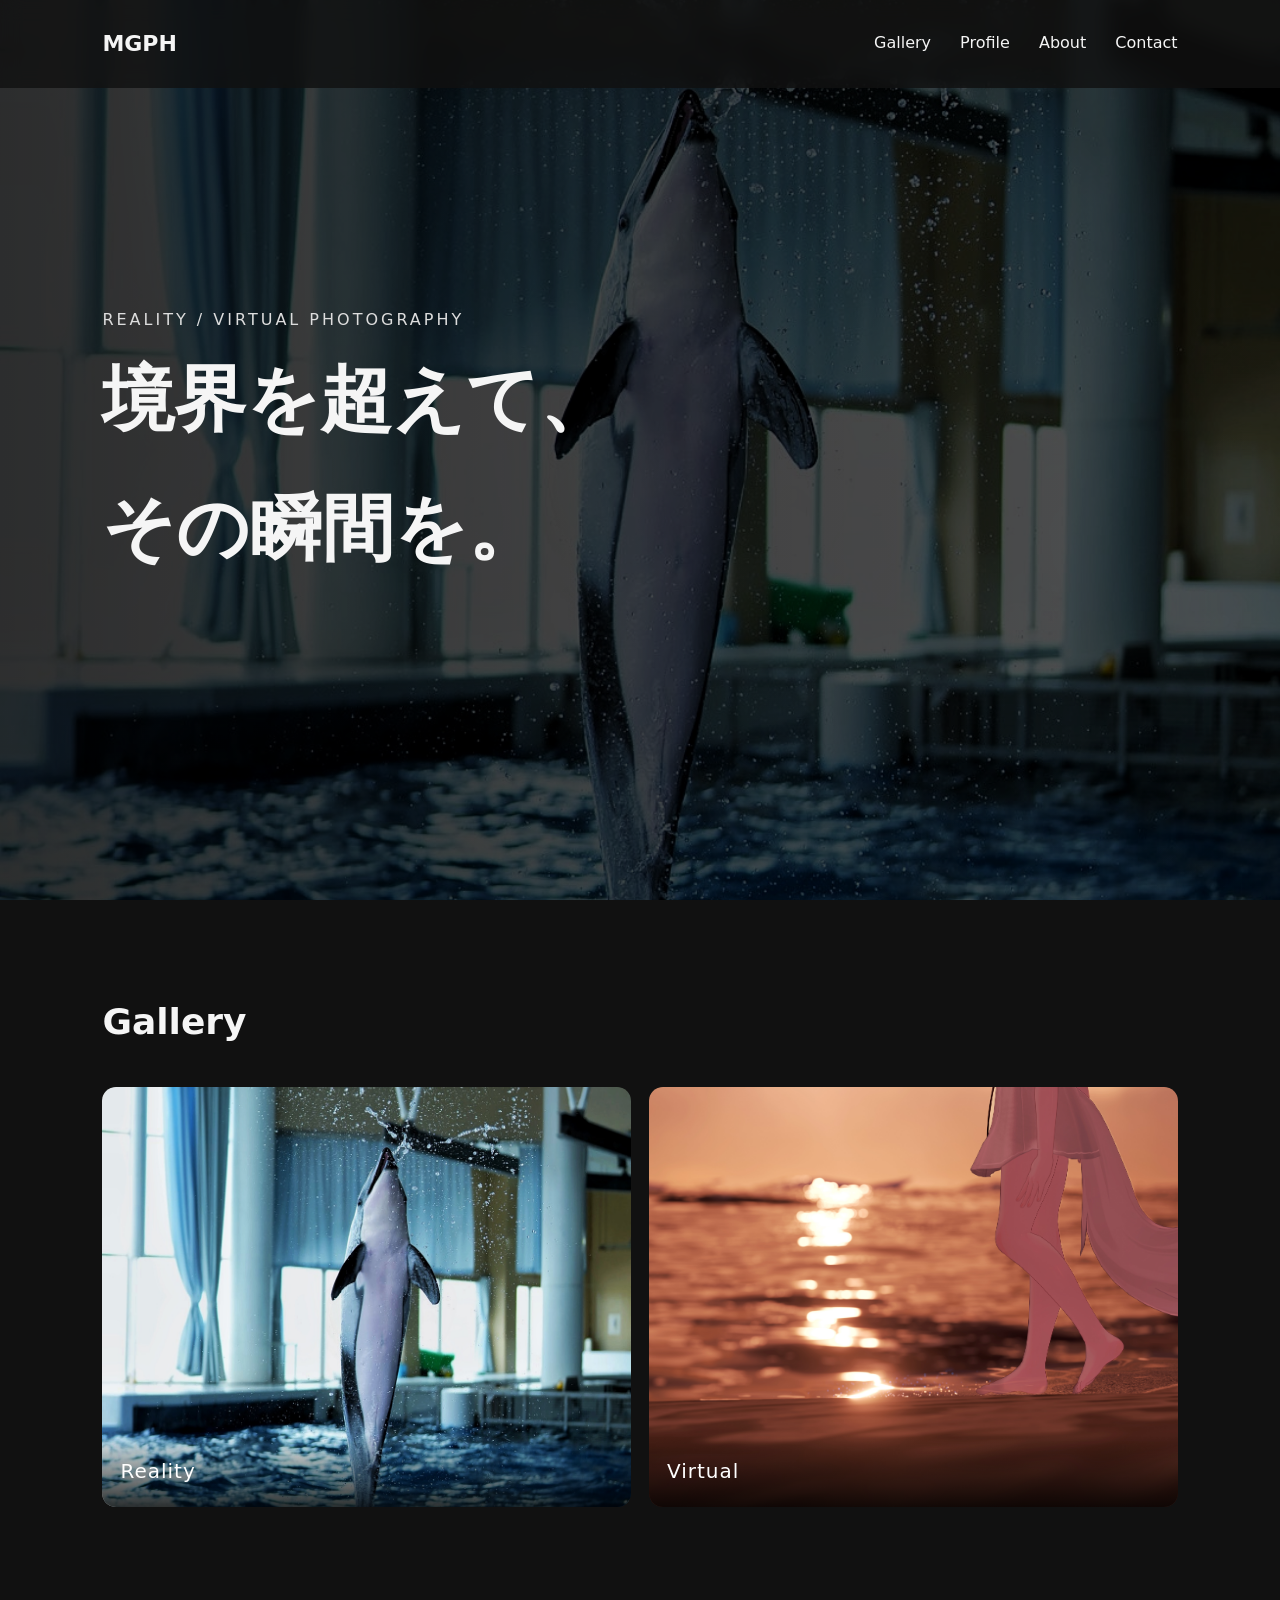
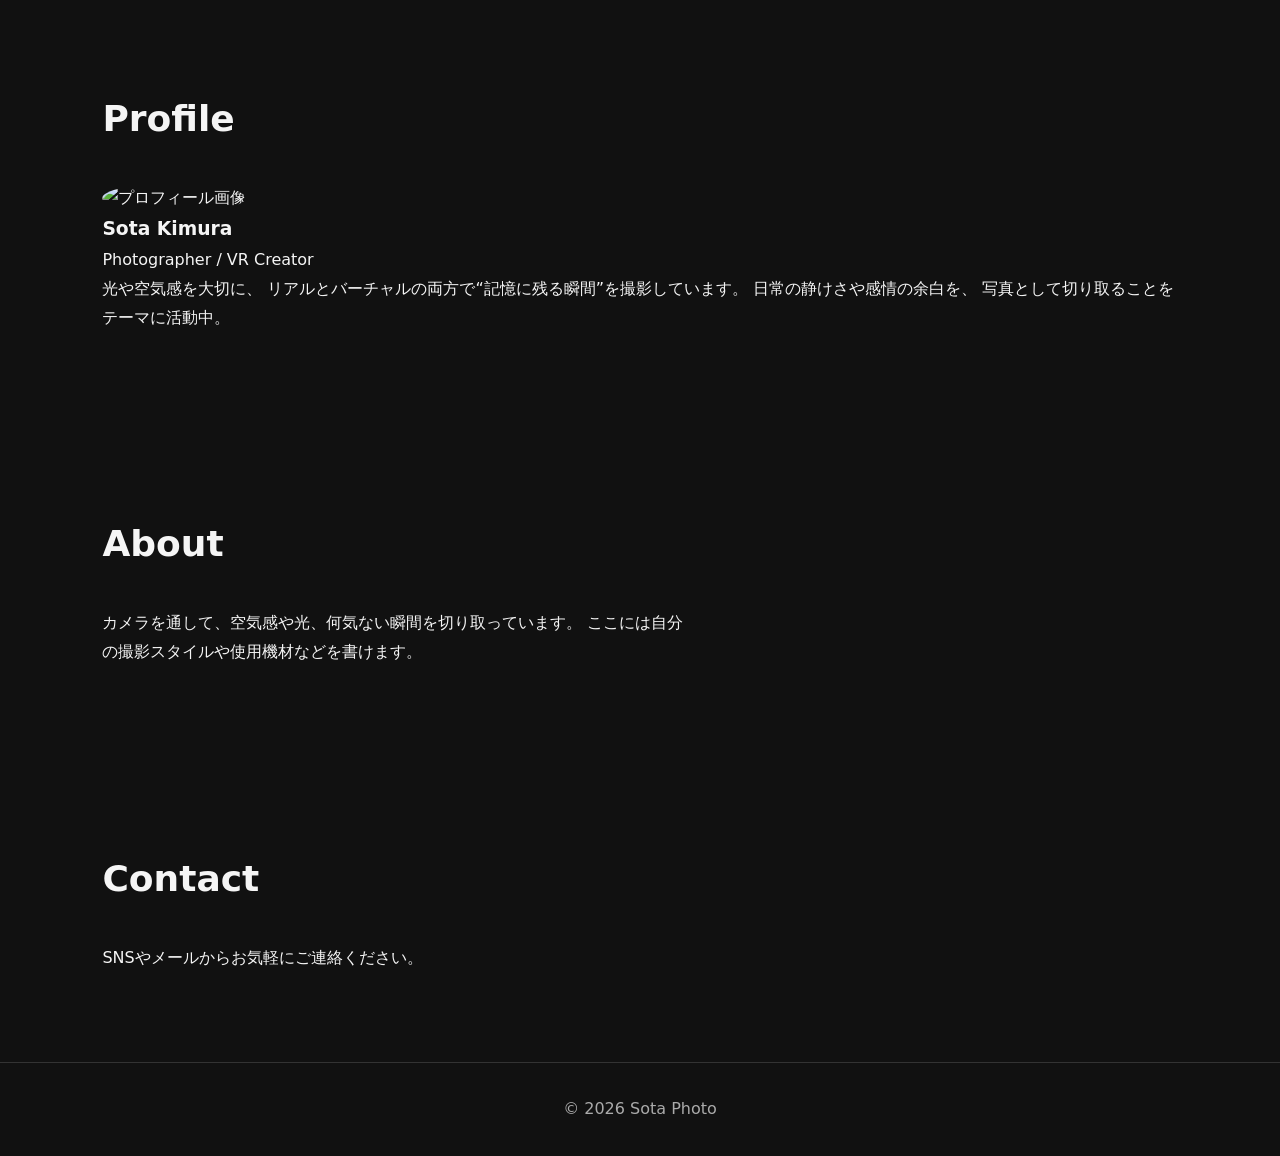
==== index.html @ e563a1fa "ver.1.6" ====
<!DOCTYPE html>
<html lang="ja">
<head>
  <meta charset="UTF-8" />
  <meta name="viewport" content="width=device-width, initial-scale=1.0" />
  <link rel="stylesheet" href="main.css" />
  <title>Photo Portfolio</title>
</head>
<body>
  <header>
    <div class="logo">MGPH</div>
   <nav>
  <a href="#gallery">Gallery</a>
  <a href="#profile">Profile</a>
  <a href="#about">About</a>
  <a href="#contact">Contact</a>
</nav>
  </header>

  <section class="hero">
  <div class="hero-bg"></div>

  <div class="hero-content">
    <p class="sub">Reality / Virtual Photography </p>
    <h1>境界を超えて、<br>その瞬間を。</h1>
    <p></p>
  </div>
</section>

</section>

<main>
   <section id="gallery">
  <h2>Gallery</h2>

  <div class="gallery">

   <a href="reality/index.html" class="photo">
      <img src="images/dolphin.JPG" alt="Reality">
      <p>Reality</p>
    </a>

    <a href="virtual/index.html" class="photo">
      <img src="images/sunset.JPG" alt="Virtual">
      <p>Virtual</p>
    </a>

  </div>
</section>

<section id="profile">
  <h2>Profile</h2>

  <div class="profile-box">

    <img src="images/profile.JPG" alt="プロフィール画像">

    <div class="profile-text">
      <h3>Sota Kimura</h3>

      <p>
        Photographer / VR Creator
      </p>

      <p>
光や空気感を大切に、
リアルとバーチャルの両方で“記憶に残る瞬間”を撮影しています。

日常の静けさや感情の余白を、
写真として切り取ることをテーマに活動中。
      </p>

      <p>
      </p>
    </div>

  </div>
</section>
    <section id="about">
      <h2>About</h2>
      <p>
        カメラを通して、空気感や光、何気ない瞬間を切り取っています。
        ここには自分の撮影スタイルや使用機材などを書けます。
      </p>
    </section>

    <section id="contact">
      <h2>Contact</h2>
      <p>SNSやメールからお気軽にご連絡ください。</p>
    </section>
  </main>

  <footer>
    <p>&copy; 2026 Sota Photo</p>
  </footer>
<script src="main.js"></script>
</body>
</html>
---- main.css ----
* {
  box-sizing: border-box;
  margin: 0;
  padding: 0;
}

body {
  font-family: system-ui, sans-serif;
  background: #111;
  color: #f5f5f5;
  line-height: 1.8;
}

header {
  position: fixed;
  top: 0;
  width: 100%;
  padding: 24px 8%;
  display: flex;
  justify-content: space-between;
  align-items: center;
  background: rgba(17, 17, 17, 0.8);
  backdrop-filter: blur(10px);
  z-index: 10;
}

.logo {
  font-size: 22px;
  font-weight: bold;
}

nav a {
  color: #f5f5f5;
  text-decoration: none;
  margin-left: 24px;
}

.hero {
  min-height: 100vh;
  padding: 120px 8%;
  display: flex;
  align-items: center;
  background: linear-gradient(rgba(0,0,0,.45), rgba(0,0,0,.7)),
              url("images/main.jpg") center/cover;
}

.hero h1 {
  font-size: clamp(36px, 6vw, 72px);
  max-width: 800px;
}

.hero p {
  max-width: 600px;
  margin-top: 20px;
  color: #ddd;
}

.sub {
  color: #aaa;
  letter-spacing: 3px;
  text-transform: uppercase;
}

section {
  padding: 90px 8%;
}

h2 {
  font-size: 36px;
  margin-bottom: 32px;
}

.gallery {
  display: grid;
  grid-template-columns: repeat(auto-fit, minmax(260px, 1fr));
  gap: 18px;
}

.gallery img {
  width: 100%;
  height: 320px;
  object-fit: cover;
  border-radius: 12px;
  transition: transform 0.3s, opacity 0.3s;
}

.gallery img:hover {
  transform: scale(1.03);
  opacity: 0.85;
}

#about,
#contact {
  max-width: 800px;
}

footer {
  text-align: center;
  padding: 32px;
  color: #aaa;
  border-top: 1px solid #333;
}

@media (max-width: 600px) {
  header {
    flex-direction: column;
    gap: 12px;
  }

  nav a {
    margin: 0 8px;
  }

  .gallery img {
    height: 240px;
  }
}
.photo {
  position: relative;
  overflow: hidden;
  border-radius: 14px;
}

.photo img {
  width: 100%;
  height: 420px;
  object-fit: cover;
  display: block;
  transition: transform 0.5s ease;
}

.photo:hover img {
  transform: scale(1.05);
}

.photo p {
  position: absolute;
  bottom: 0;
  left: 0;
  width: 100%;
  padding: 18px;
  background: linear-gradient(
    transparent,
    rgba(0,0,0,0.8)
  );

  color: white;
  font-size: 20px;
  letter-spacing: 1px;
}
.hero {
  position: relative;
  min-height: 100vh;
  padding: 120px 8%;
  display: flex;
  align-items: center;
  overflow: hidden;
  background: #000;
}

.hero-bg {
  position: absolute;
  inset: 0;
  background-image: url("images/dolphin.jpg");
  background-size: cover;
  background-position: center;
  opacity: 0.8;
  transition: opacity 1s ease;
}

.hero::after {
  content: "";

  position: absolute;
  inset: 0;

  background: linear-gradient(
    90deg,
    rgba(0,0,0,0.45),
    rgba(0,0,0,0.2),
    rgba(0,0,0,0.05)
  );
}

.hero-content {
  position: relative;
  z-index: 1;
}
.profile-box img {
  width: 140px;
  height: 140px;
  object-fit: cover;
  border-radius: 50%;
}
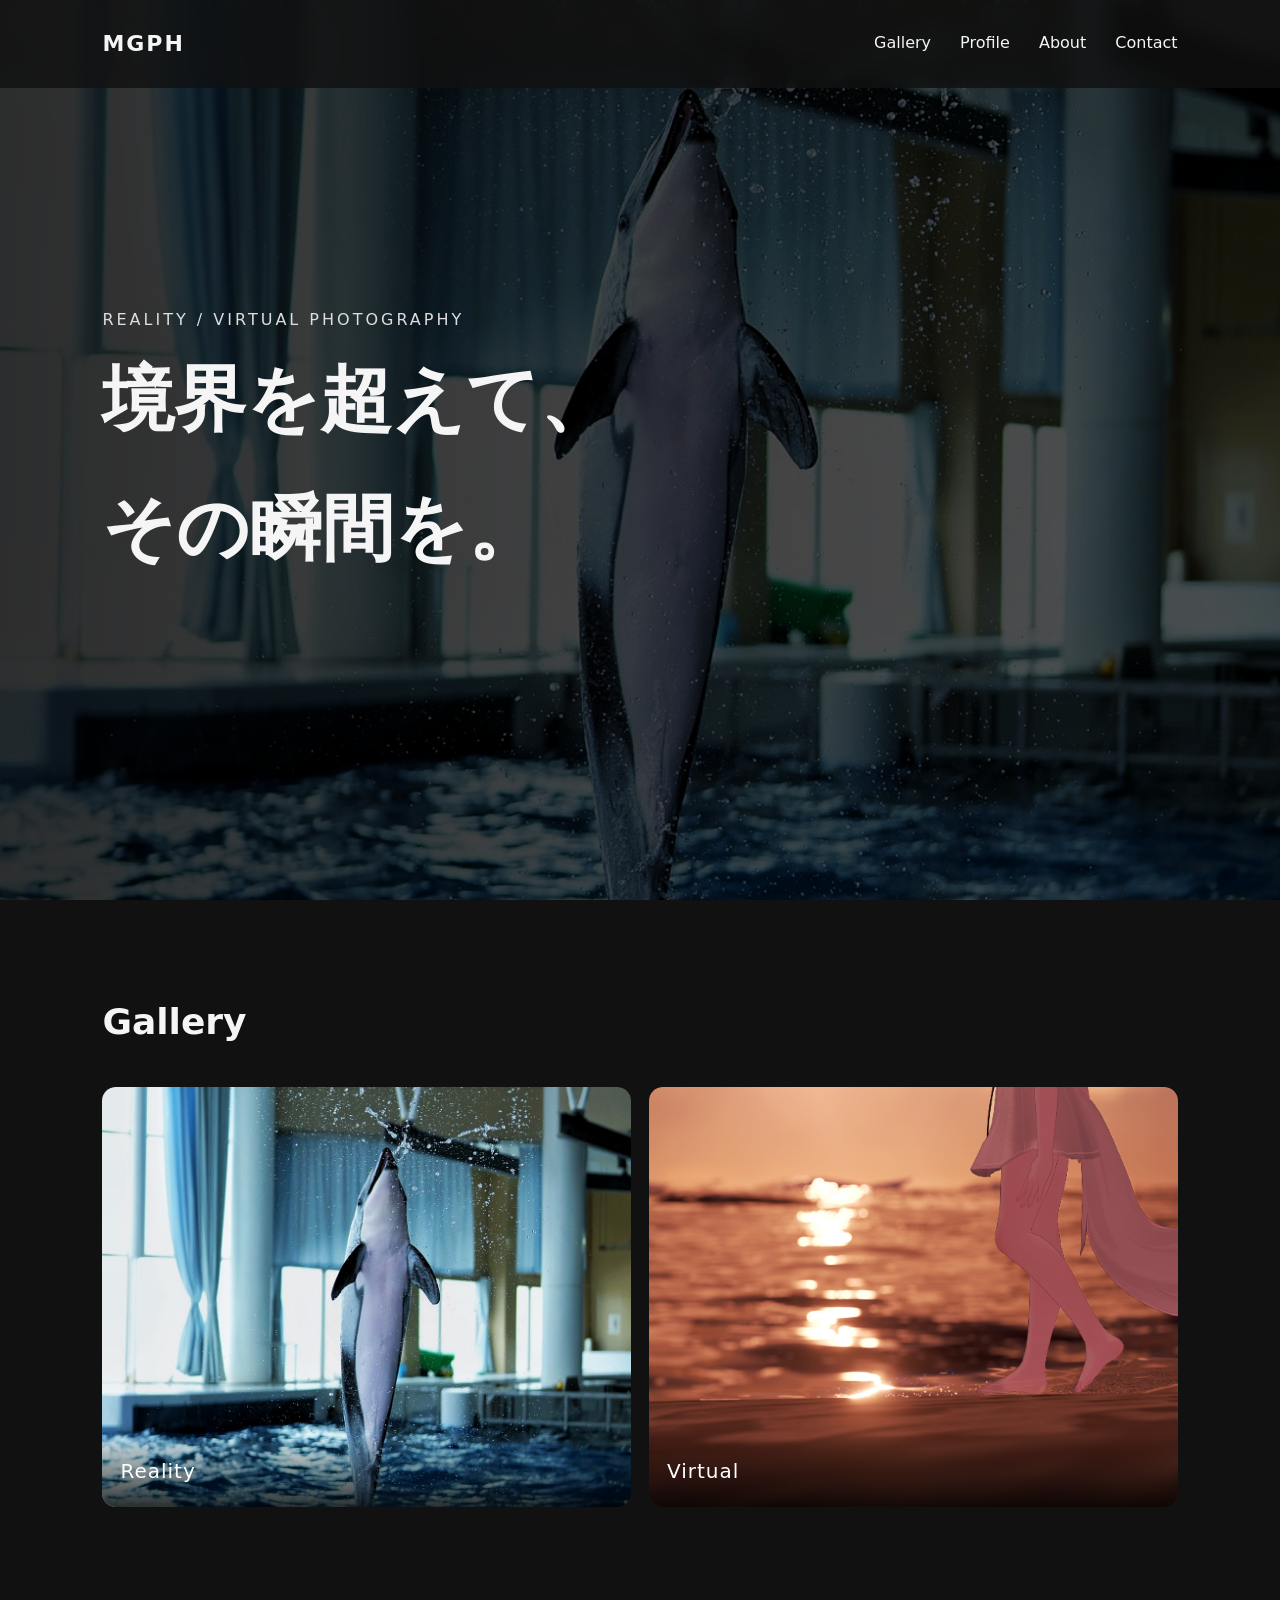
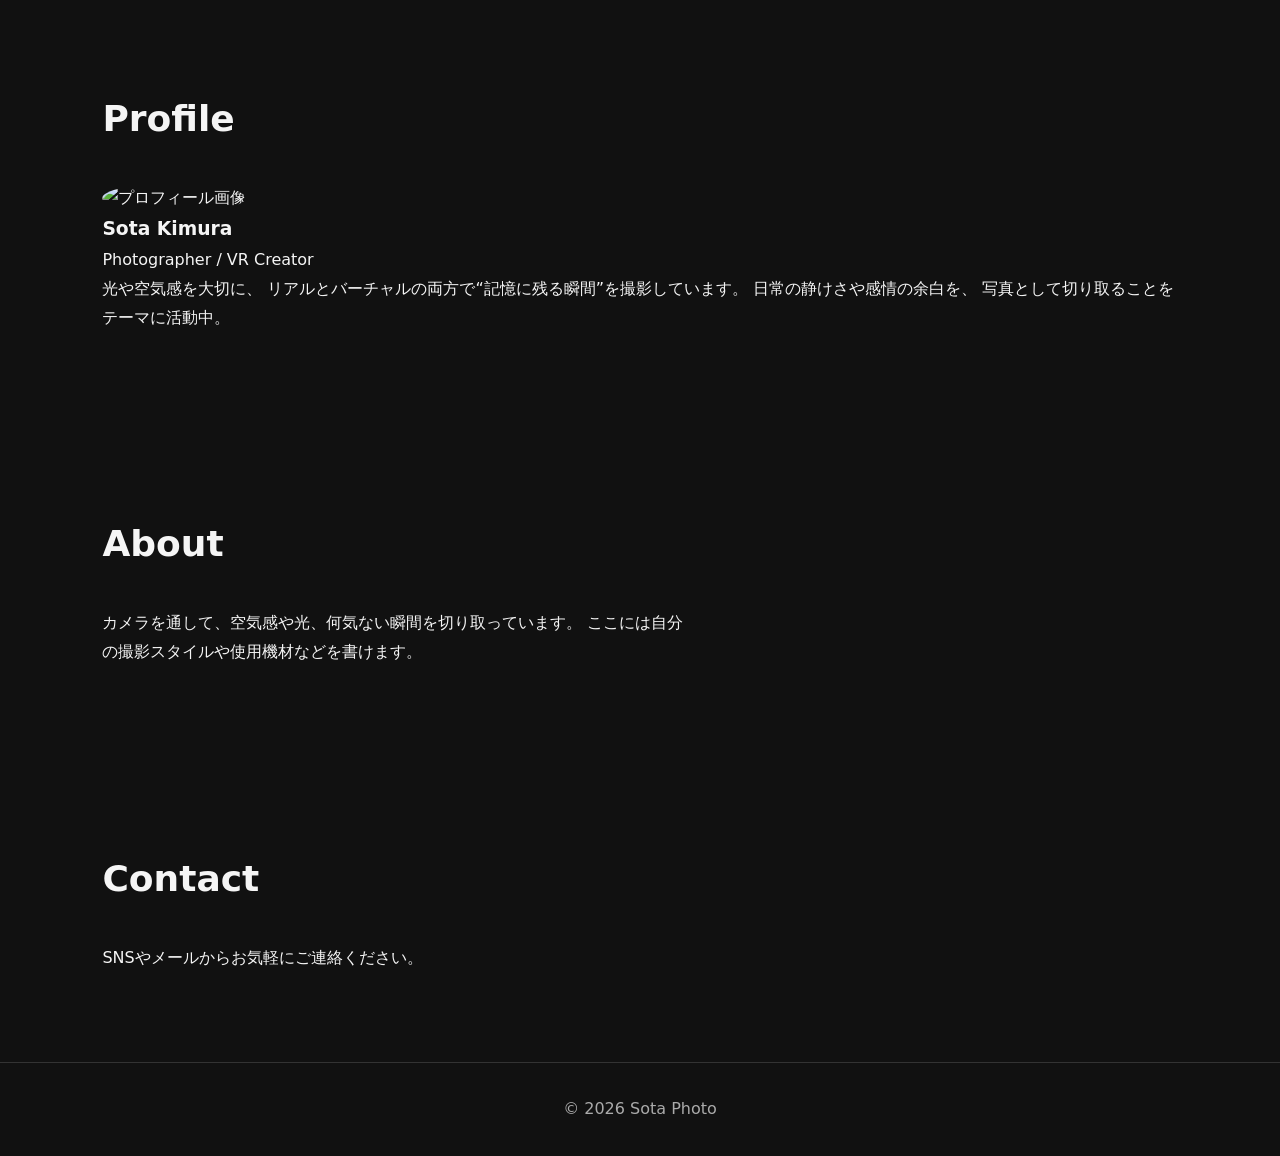
==== commit b20ba196: "ver.1.15.3" ====
--- a/index.html
+++ b/index.html
@@ -8,7 +8,7 @@
 </head>
 <body>
   <header>
-    <div class="logo">MGPH</div>
+  <a href="index.html" class="logo">MGPH</a>
    <nav>
   <a href="#gallery">Gallery</a>
   <a href="#profile">Profile</a>
@@ -35,7 +35,7 @@
 
   <div class="gallery">
 
-   <a href="reality/index.html" class="photo">
+   <a href="Reality/index.html" class="photo">
       <img src="images/dolphin.JPG" alt="Reality">
       <p>Reality</p>
     </a>
--- a/main.css
+++ b/main.css
@@ -191,4 +191,12 @@
   height: 140px;
   object-fit: cover;
   border-radius: 50%;
+}
+.logo {
+  font-size: 22px;
+  font-weight: bold;
+  letter-spacing: 2px;
+
+  color: #f5f5f5;
+  text-decoration: none;
 }
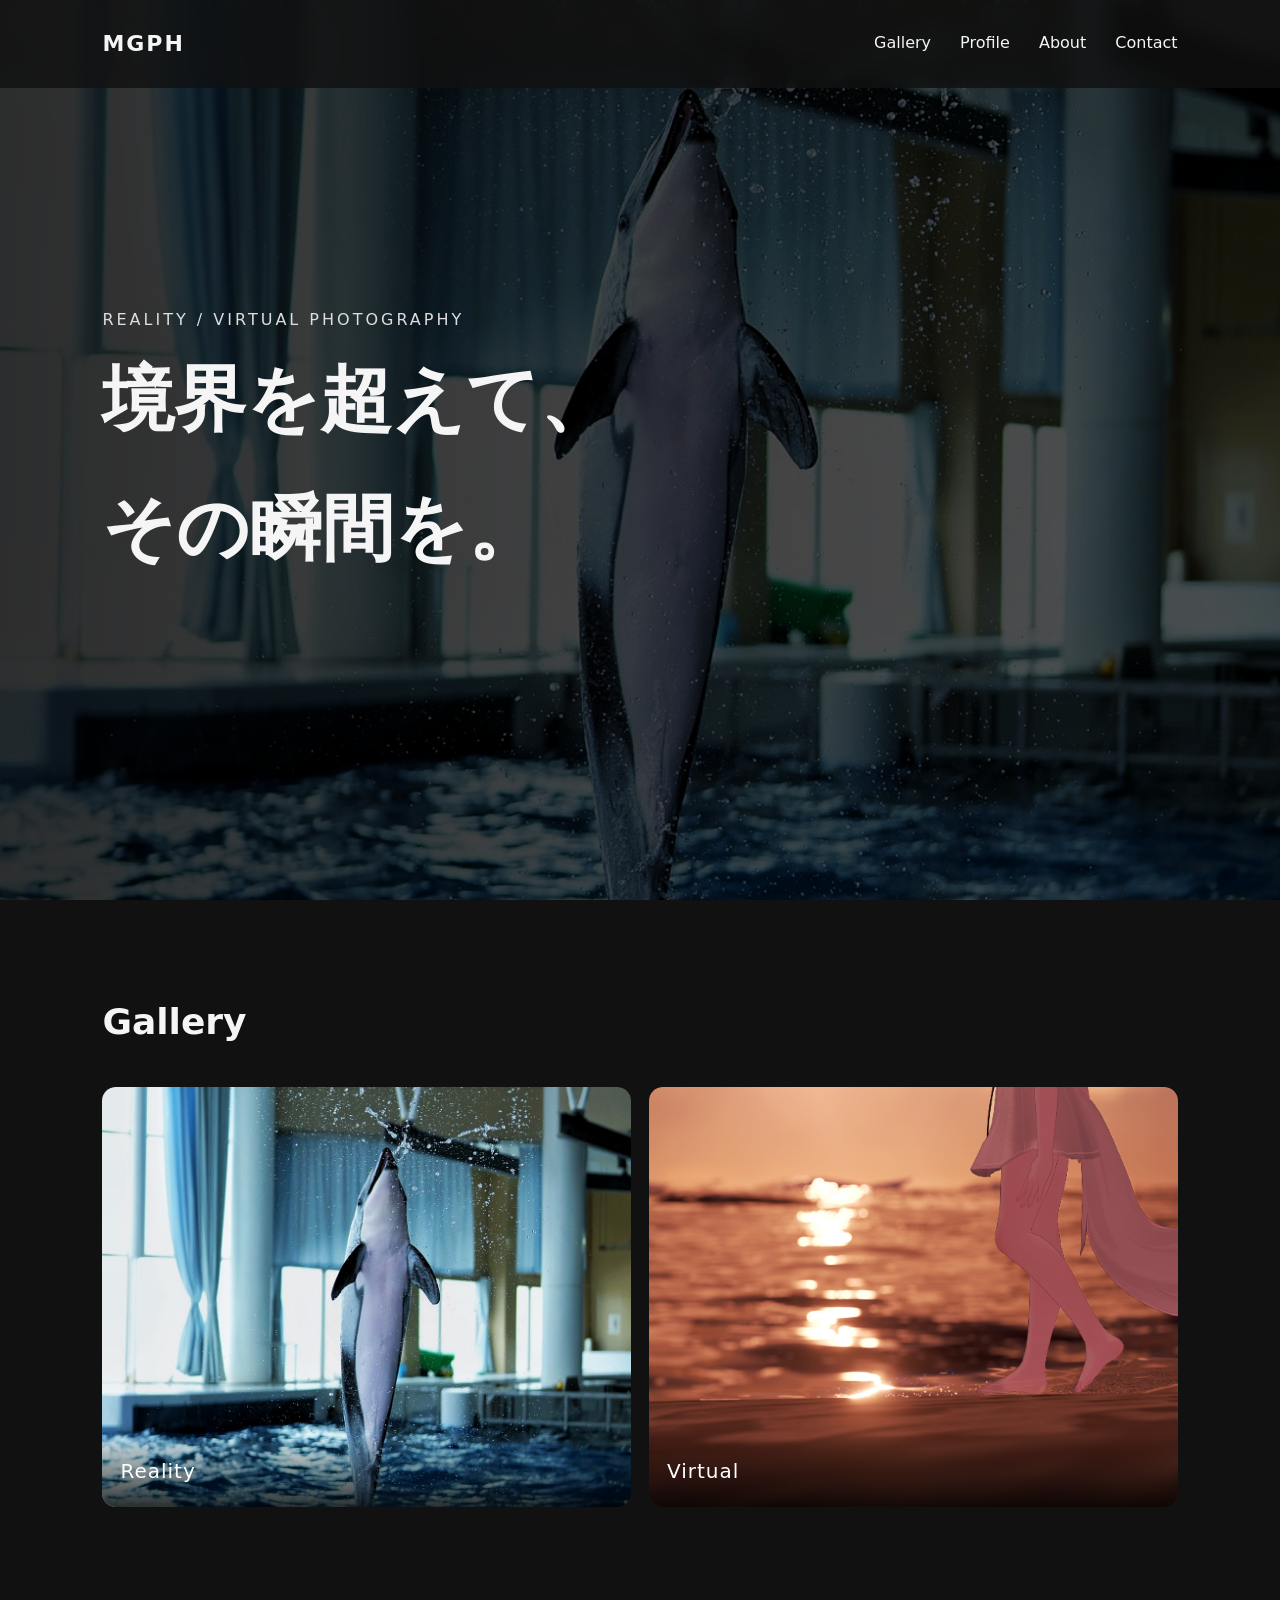
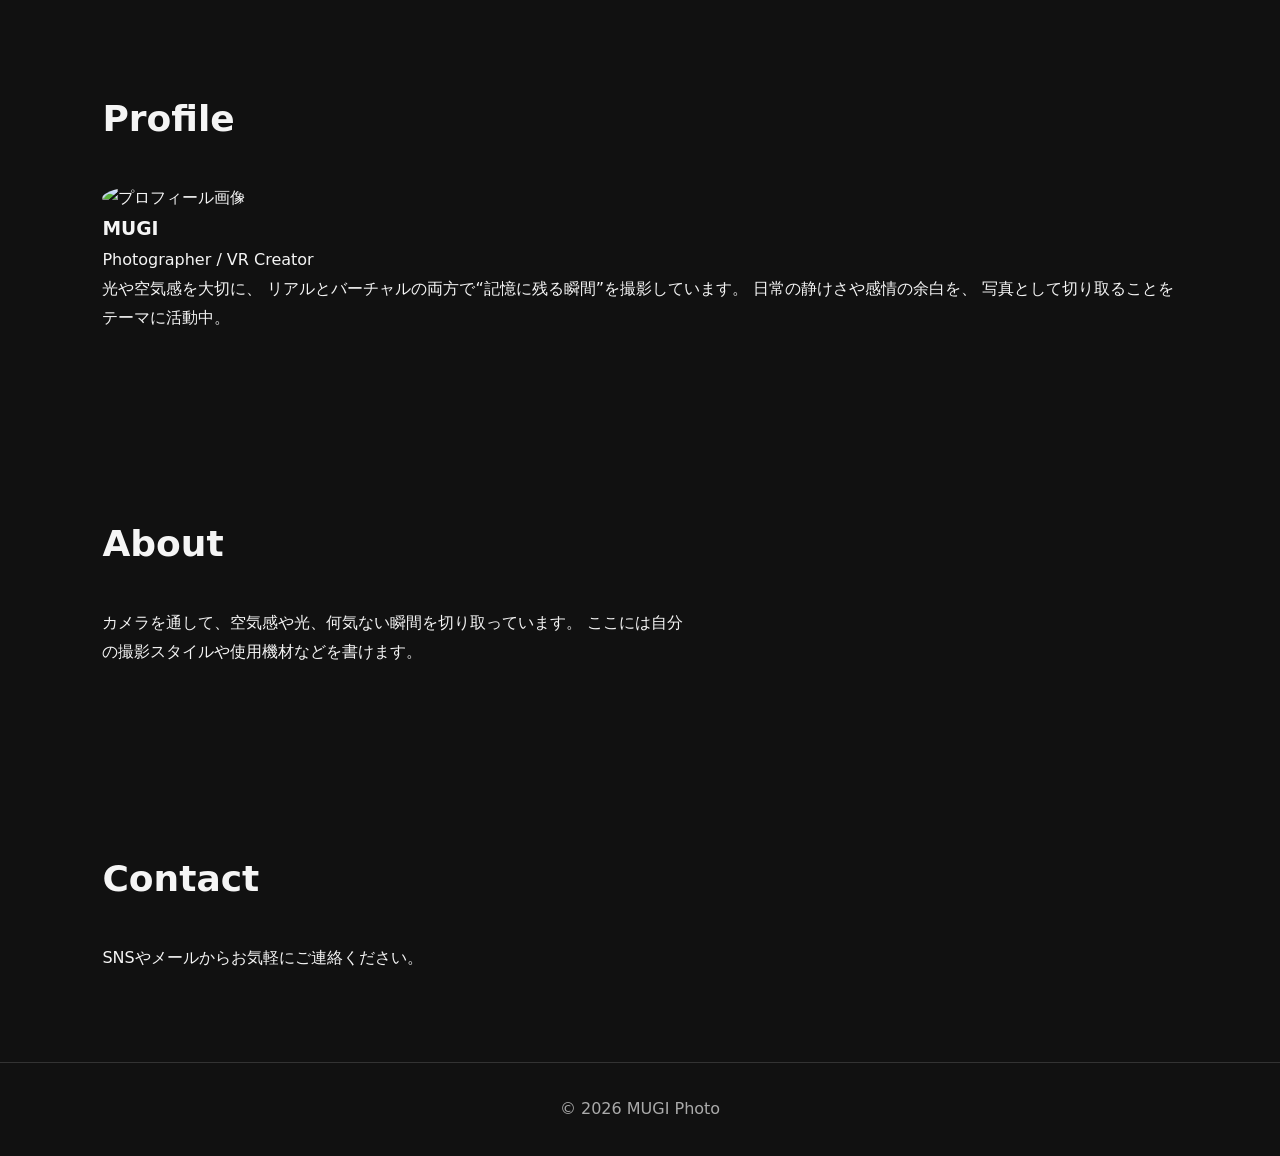
==== commit 8e18afc9: "ver.1.14" ====
--- a/index.html
+++ b/index.html
@@ -9,7 +9,7 @@
 <body>
   <header>
   <a href="index.html" class="logo">MGPH</a>
-   <nav>
+ <nav>
   <a href="#gallery">Gallery</a>
   <a href="#profile">Profile</a>
   <a href="#about">About</a>
@@ -53,10 +53,10 @@
 
   <div class="profile-box">
 
-    <img src="images/profile.JPG" alt="プロフィール画像">
+    <img src="images/profile_2.JPG" alt="プロフィール画像">
 
     <div class="profile-text">
-      <h3>Sota Kimura</h3>
+      <h3>MUGI</h3>
 
       <p>
         Photographer / VR Creator
@@ -91,7 +91,7 @@
   </main>
 
   <footer>
-    <p>&copy; 2026 Sota Photo</p>
+    <p>&copy; 2026 MUGI Photo</p>
   </footer>
 <script src="main.js"></script>
 </body>
--- a/main.css
+++ b/main.css
@@ -199,4 +199,7 @@
 
   color: #f5f5f5;
   text-decoration: none;
+}
+html {
+  scroll-behavior: smooth;
 }
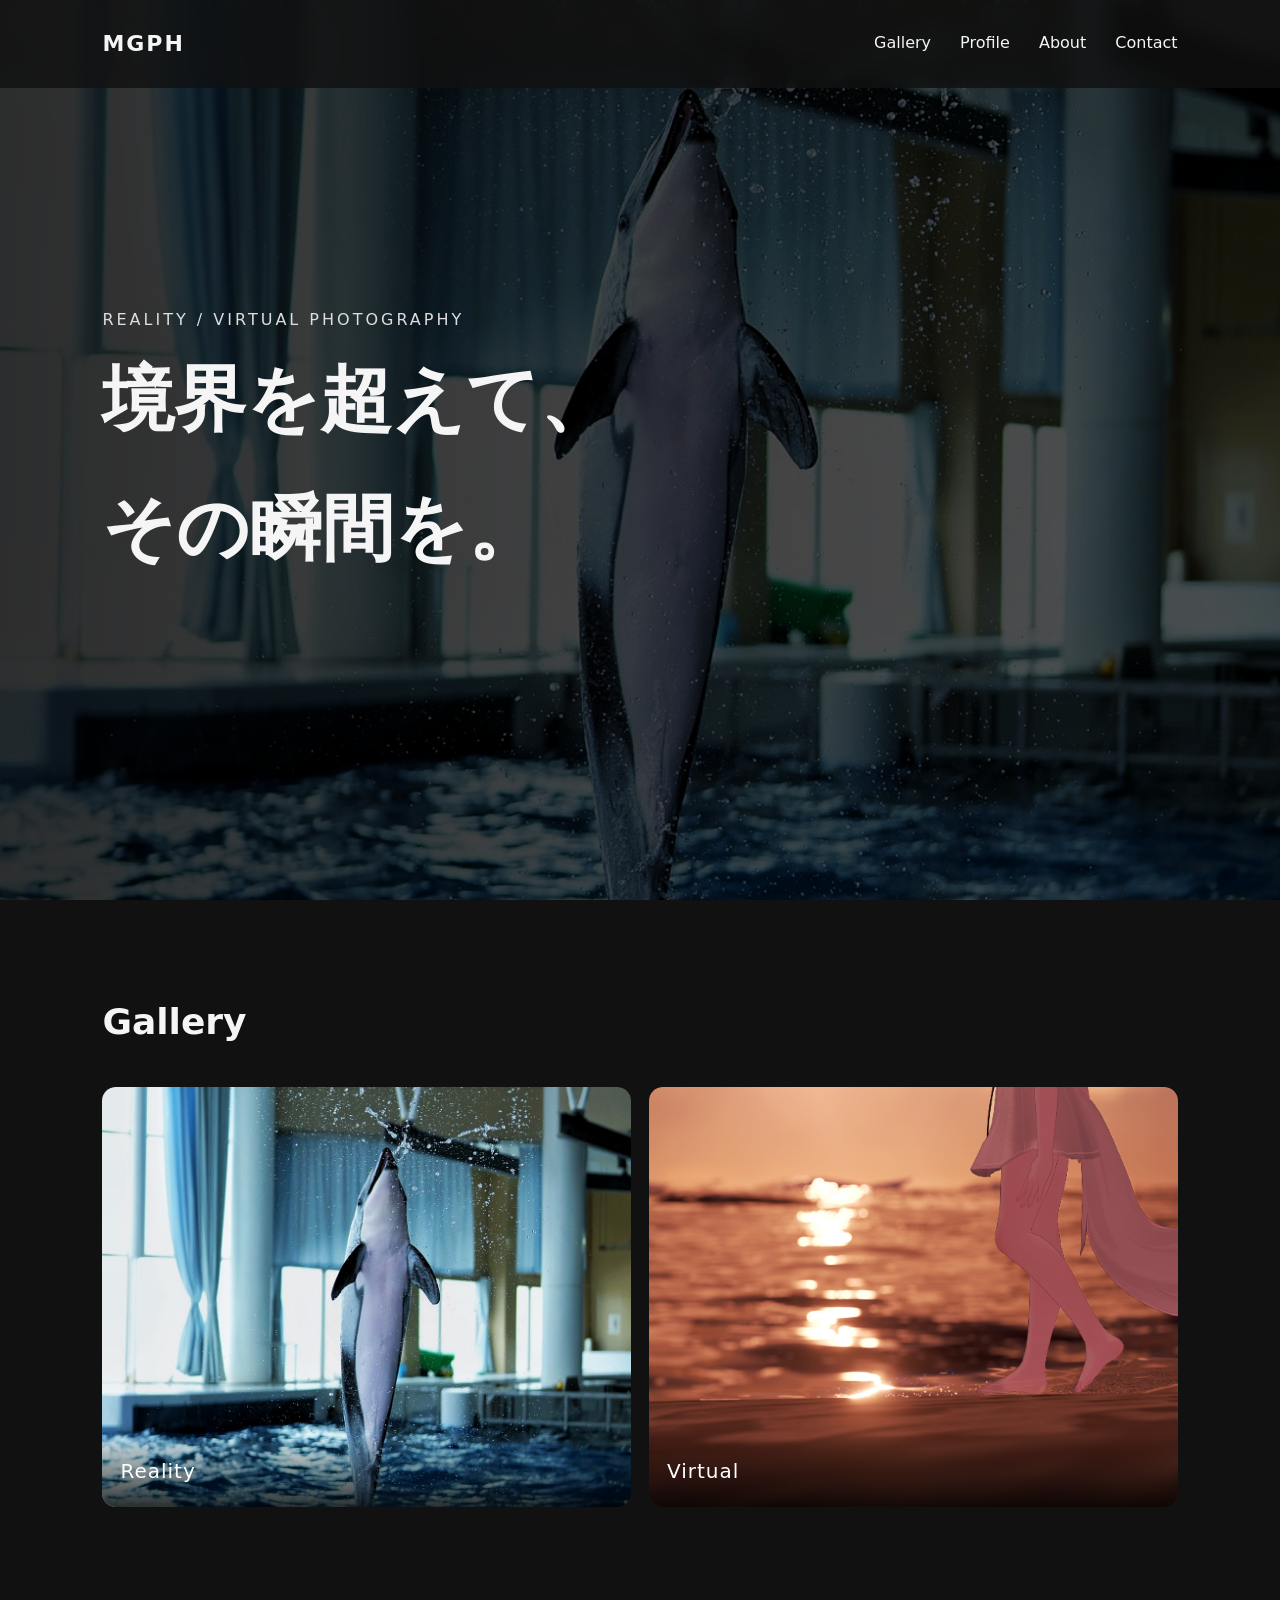
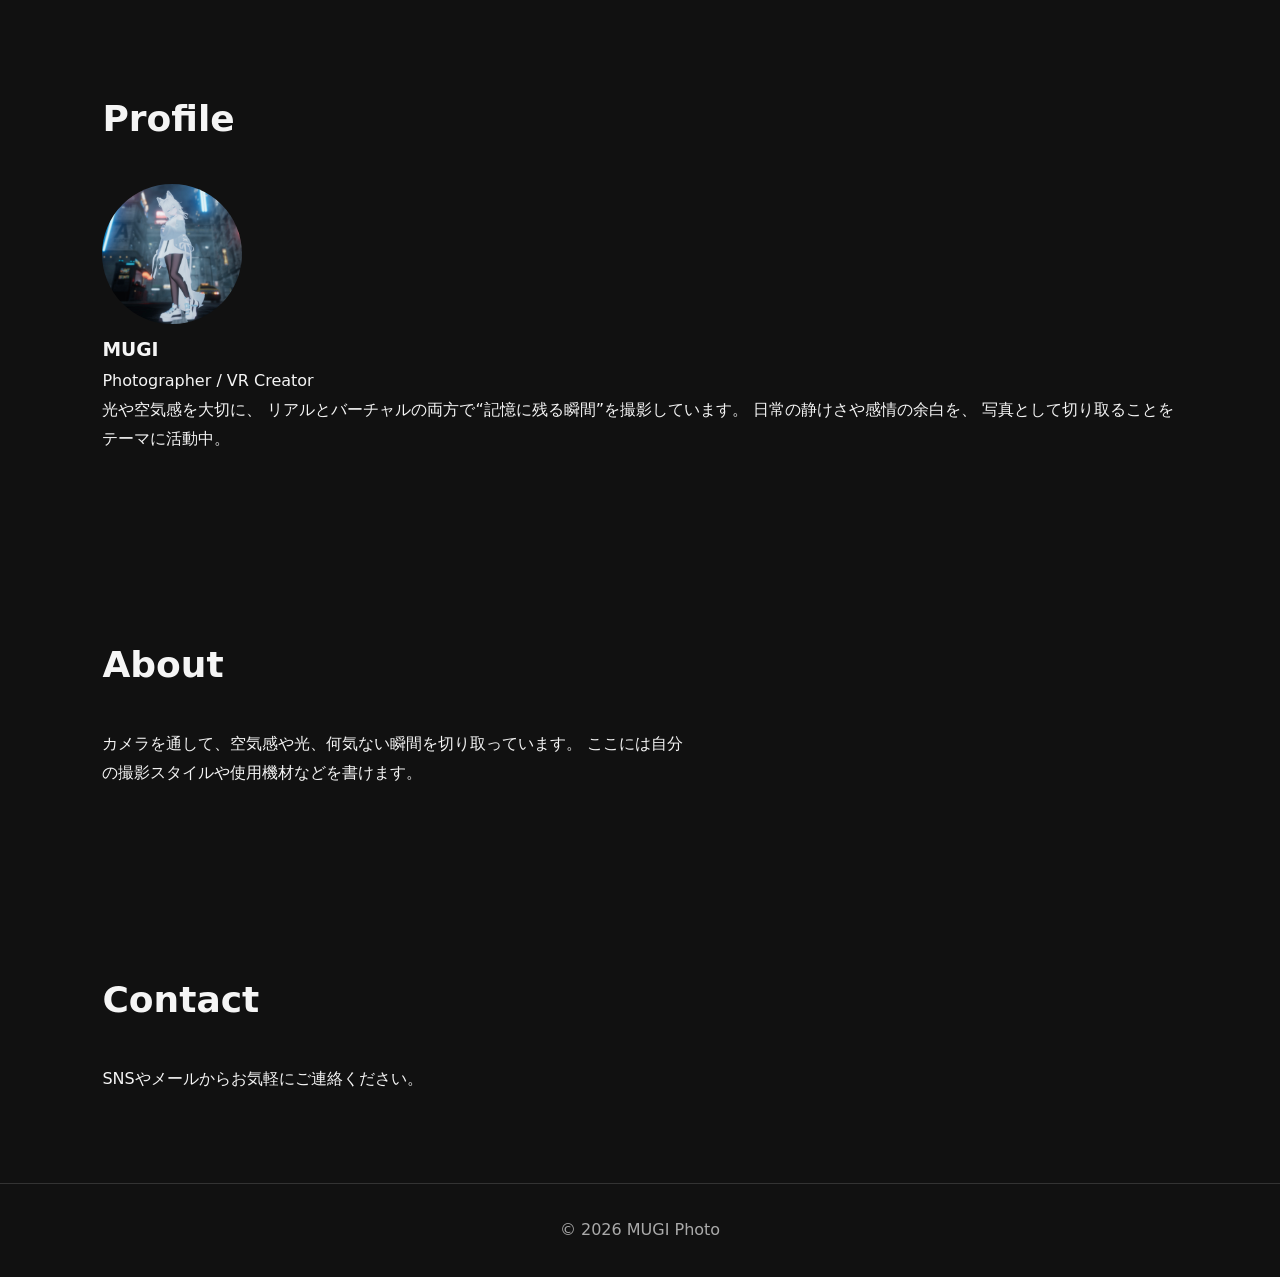
==== commit aad19cff: "ver2.0.1" ====
--- a/index.html
+++ b/index.html
@@ -53,7 +53,7 @@
 
   <div class="profile-box">
 
-    <img src="images/profile_2.JPG" alt="プロフィール画像">
+    <img src="images/profile_2.jpg" alt="プロフィール画像">
 
     <div class="profile-text">
       <h3>MUGI</h3>
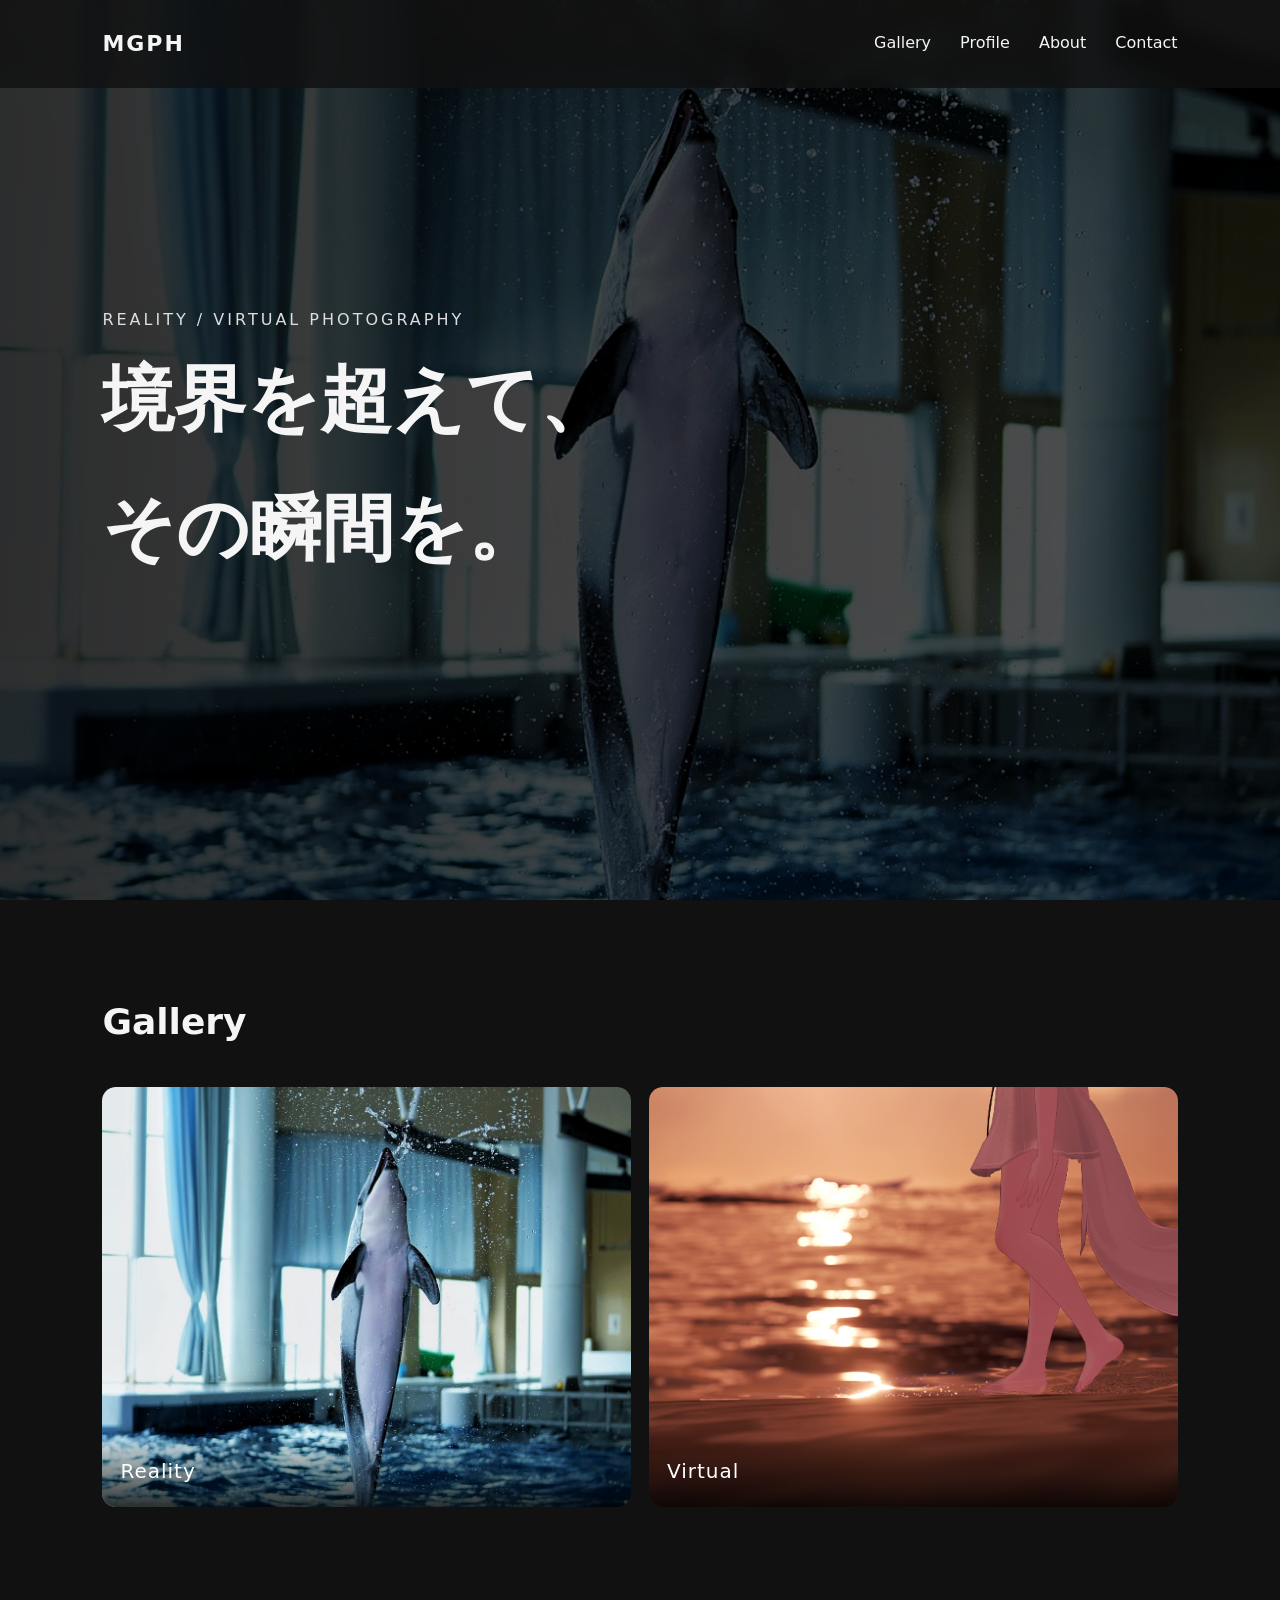
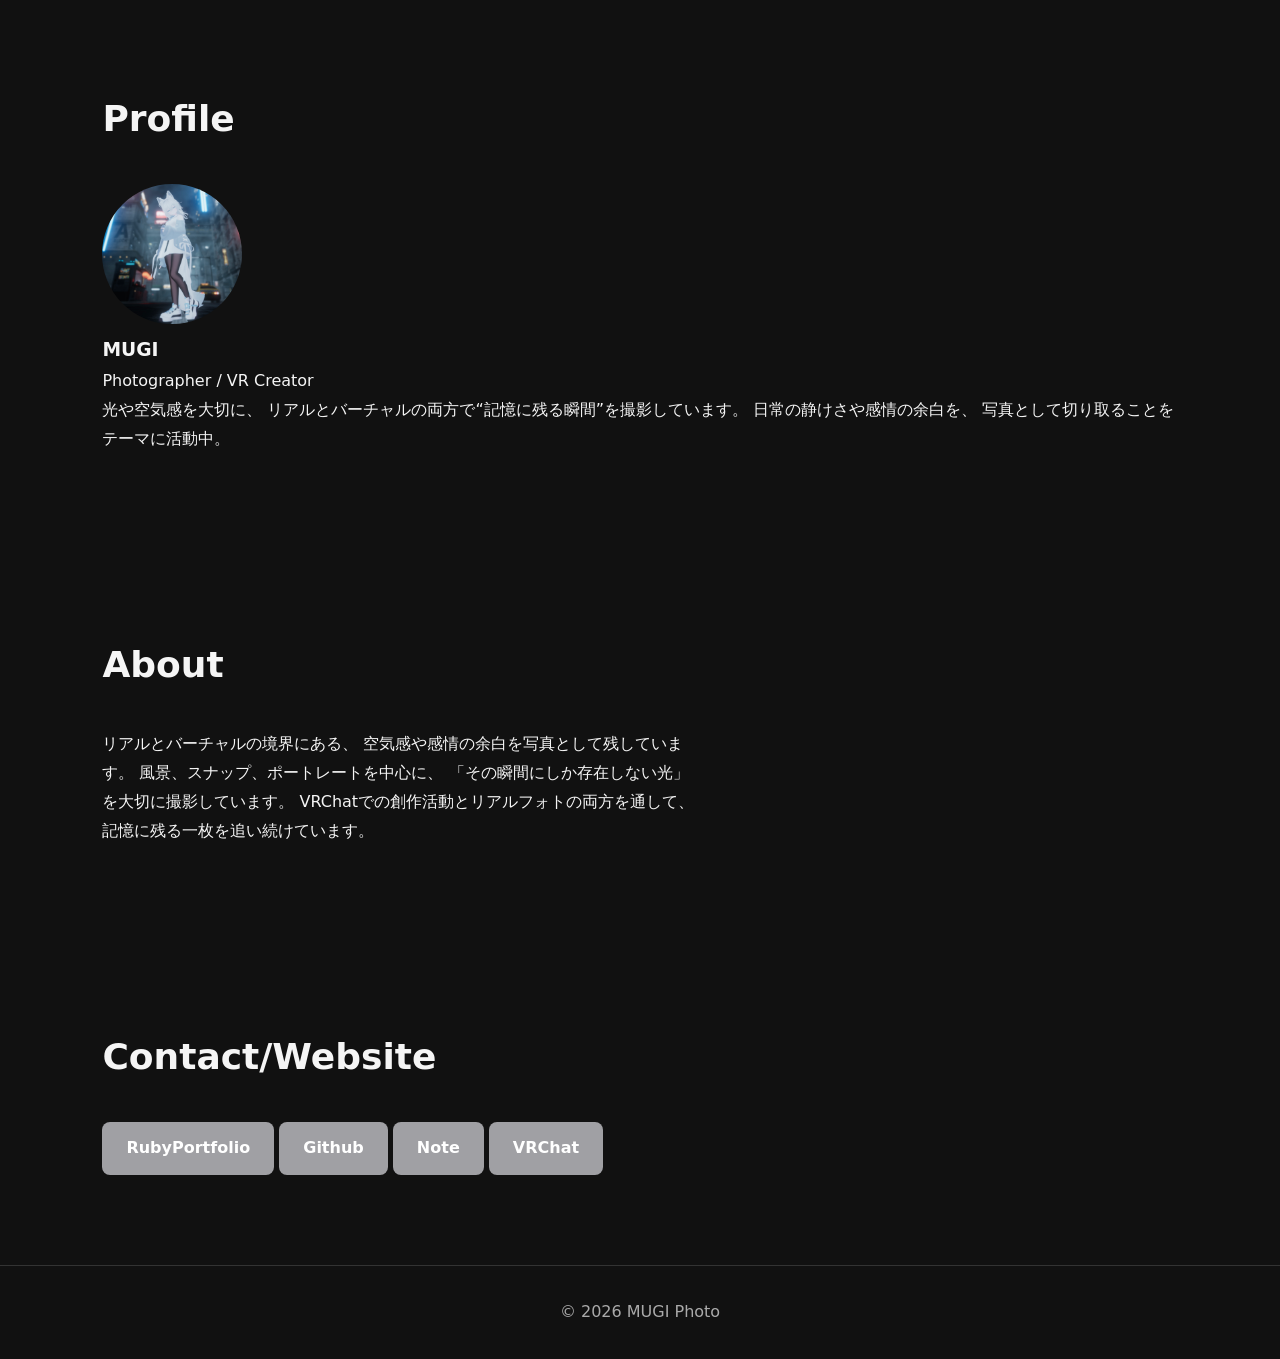
==== commit ef7b3142: "Add gallery image and rotate specific image" ====
--- a/index.html
+++ b/index.html
@@ -79,14 +79,54 @@
     <section id="about">
       <h2>About</h2>
       <p>
-        カメラを通して、空気感や光、何気ない瞬間を切り取っています。
-        ここには自分の撮影スタイルや使用機材などを書けます。
+        リアルとバーチャルの境界にある、
+空気感や感情の余白を写真として残しています。
+
+風景、スナップ、ポートレートを中心に、
+「その瞬間にしか存在しない光」を大切に撮影しています。
+
+VRChatでの創作活動とリアルフォトの両方を通して、
+記憶に残る一枚を追い続けています。
       </p>
     </section>
 
     <section id="contact">
-      <h2>Contact</h2>
-      <p>SNSやメールからお気軽にご連絡ください。</p>
+      <h2>Contact/Website</h2>
+      <p>
+        <a
+        href="https://photo.kioiu.site/login"
+        class="button"
+        target="_blank"
+        rel="noopener noreferrer"
+        >
+      RubyPortfolio
+    </a>
+     <a
+        href="https://github.com/kioiu"
+        class="button"
+        target="_blank"
+        rel="noopener noreferrer"
+        >
+      Github
+    </a>
+     <a
+        href="https://note.com/muginodesk"
+        class="button"
+        target="_blank"
+        rel="noopener noreferrer"
+        >
+      Note
+    </a>
+     <a
+        href="https://vrchat.com/home/user/usr_39922847-5910-420c-ba30-43b4c0ceddd6"
+        class="button"
+        target="_blank"
+        rel="noopener noreferrer"
+        >
+      VRChat
+    </a>
+      </p>
+
     </section>
   </main>
 
--- a/main.css
+++ b/main.css
@@ -202,4 +202,17 @@
 }
 html {
   scroll-behavior: smooth;
+}
+.button{
+  display: inline-block;
+  padding: 12px 24px;
+  background-color: #a0a0a4;
+  color: #fff;
+  text-decoration: none;
+  border-radius: 8px;
+  font-weight: bold;
+  transition: background-color 0.2s;
+}
+.button:hover{
+  background-color: #ed9703;
 }
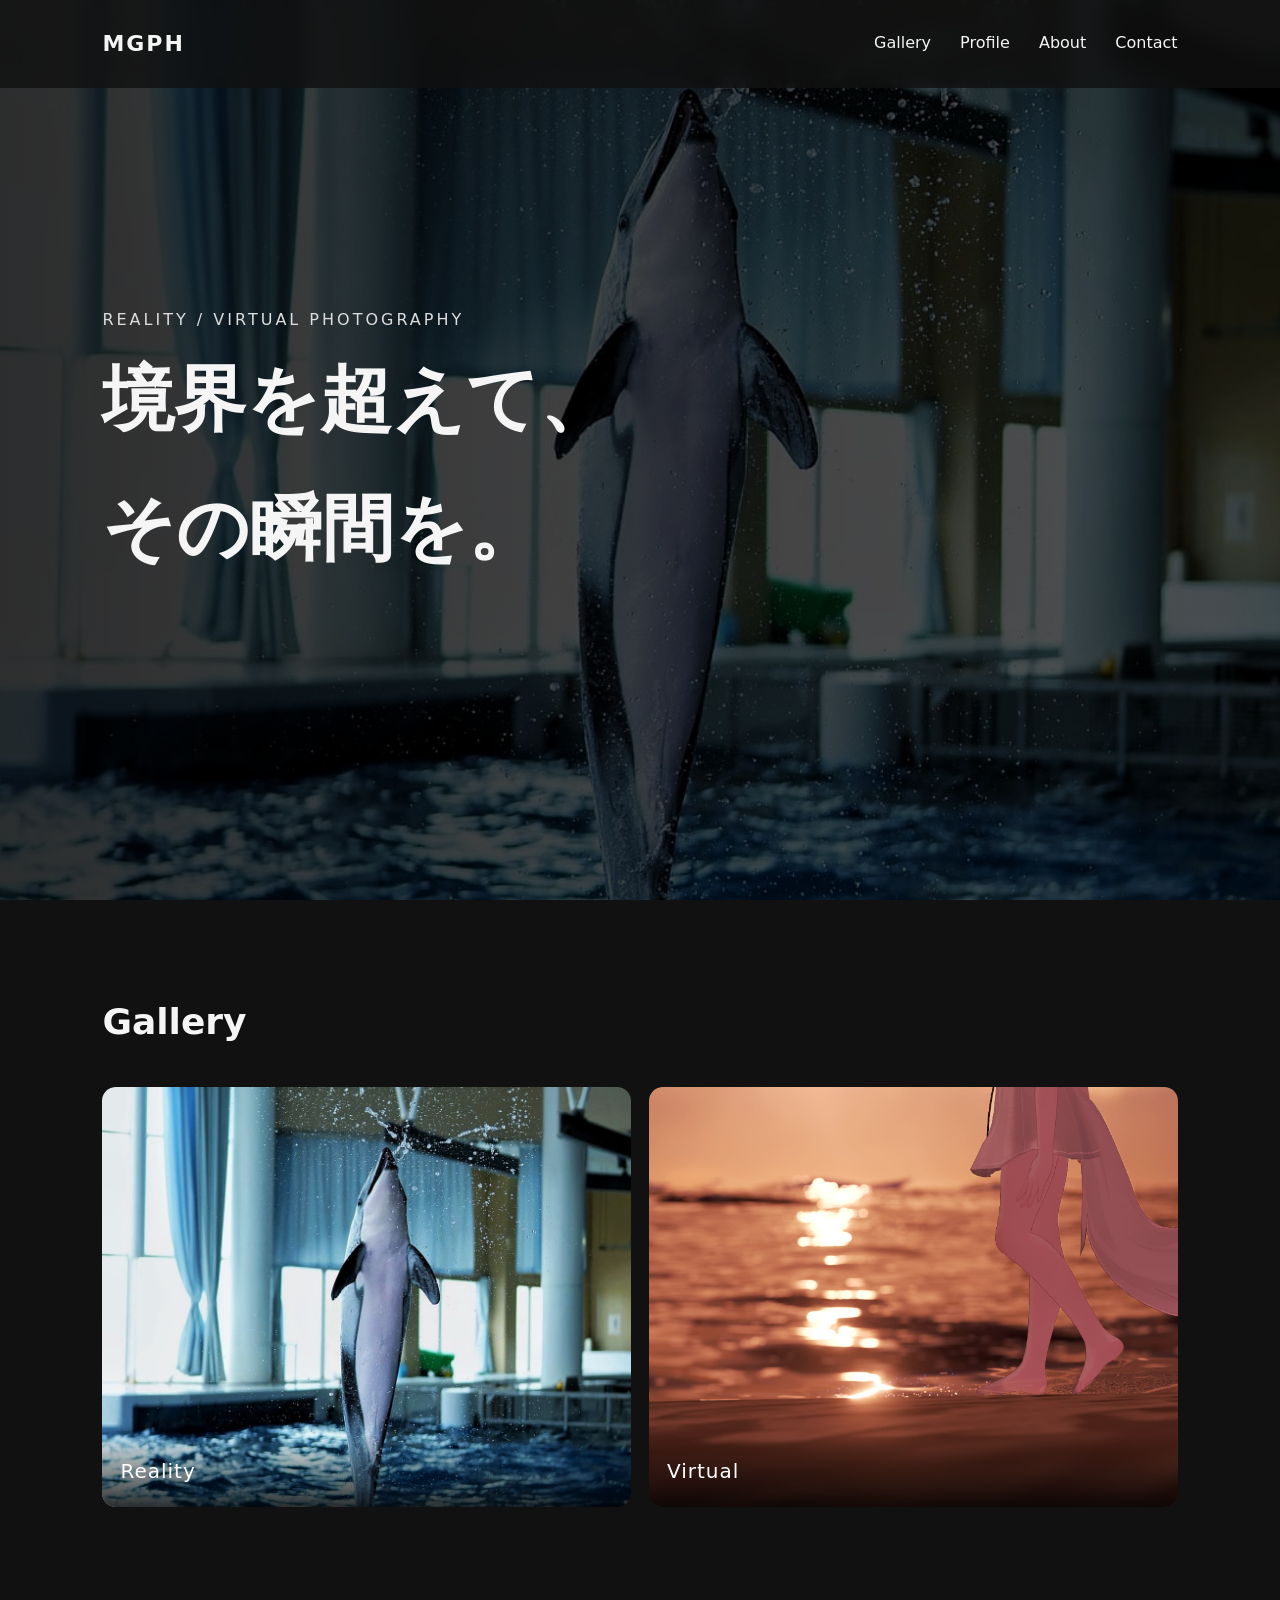
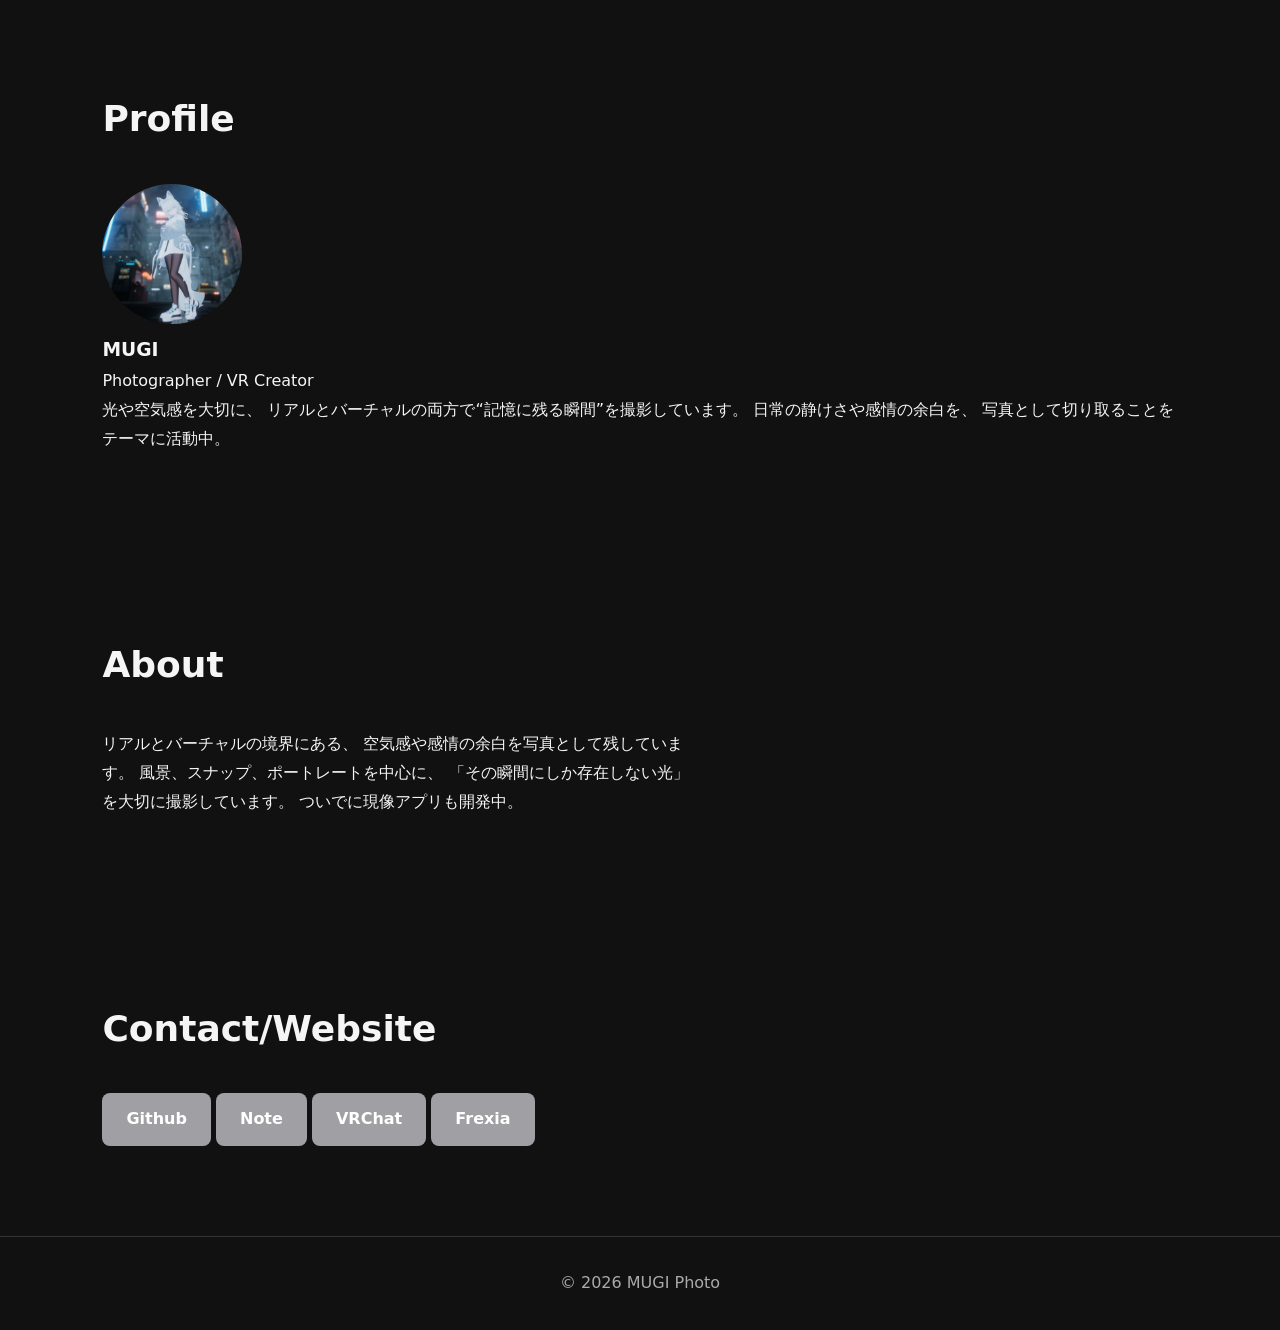
==== commit 304a5fe8: "update" ====
--- a/index.html
+++ b/index.html
@@ -85,22 +85,21 @@
 風景、スナップ、ポートレートを中心に、
 「その瞬間にしか存在しない光」を大切に撮影しています。
 
-VRChatでの創作活動とリアルフォトの両方を通して、
-記憶に残る一枚を追い続けています。
+ついでに現像アプリも開発中。
       </p>
     </section>
 
     <section id="contact">
       <h2>Contact/Website</h2>
       <p>
-        <a
+        <!-- <a
         href="https://photo.kioiu.site/login"
         class="button"
         target="_blank"
         rel="noopener noreferrer"
         >
       RubyPortfolio
-    </a>
+    </a> -->
      <a
         href="https://github.com/kioiu"
         class="button"
@@ -125,7 +124,16 @@
         >
       VRChat
     </a>
+     <a
+        href="https://frexia.kioiu.site/"
+        class="button"
+        target="_blank"
+        rel="noopener noreferrer"
+        >
+      Frexia
+    </a>
       </p>
+      
 
     </section>
   </main>
--- a/main.css
+++ b/main.css
@@ -214,5 +214,21 @@
   transition: background-color 0.2s;
 }
 .button:hover{
-  background-color: #ed9703;
+  background-color: #f5f5f5;
+   color: #000;
+}
+@media (max-width: 600px) {
+  #contact p {
+    display: flex;
+    flex-direction: column;
+    gap: 10px;
+  }
+
+  #contact .button {
+    display: block;
+    width: 100%;
+    box-sizing: border-box;
+    margin: 0;
+    text-align: center;
+  }
 }
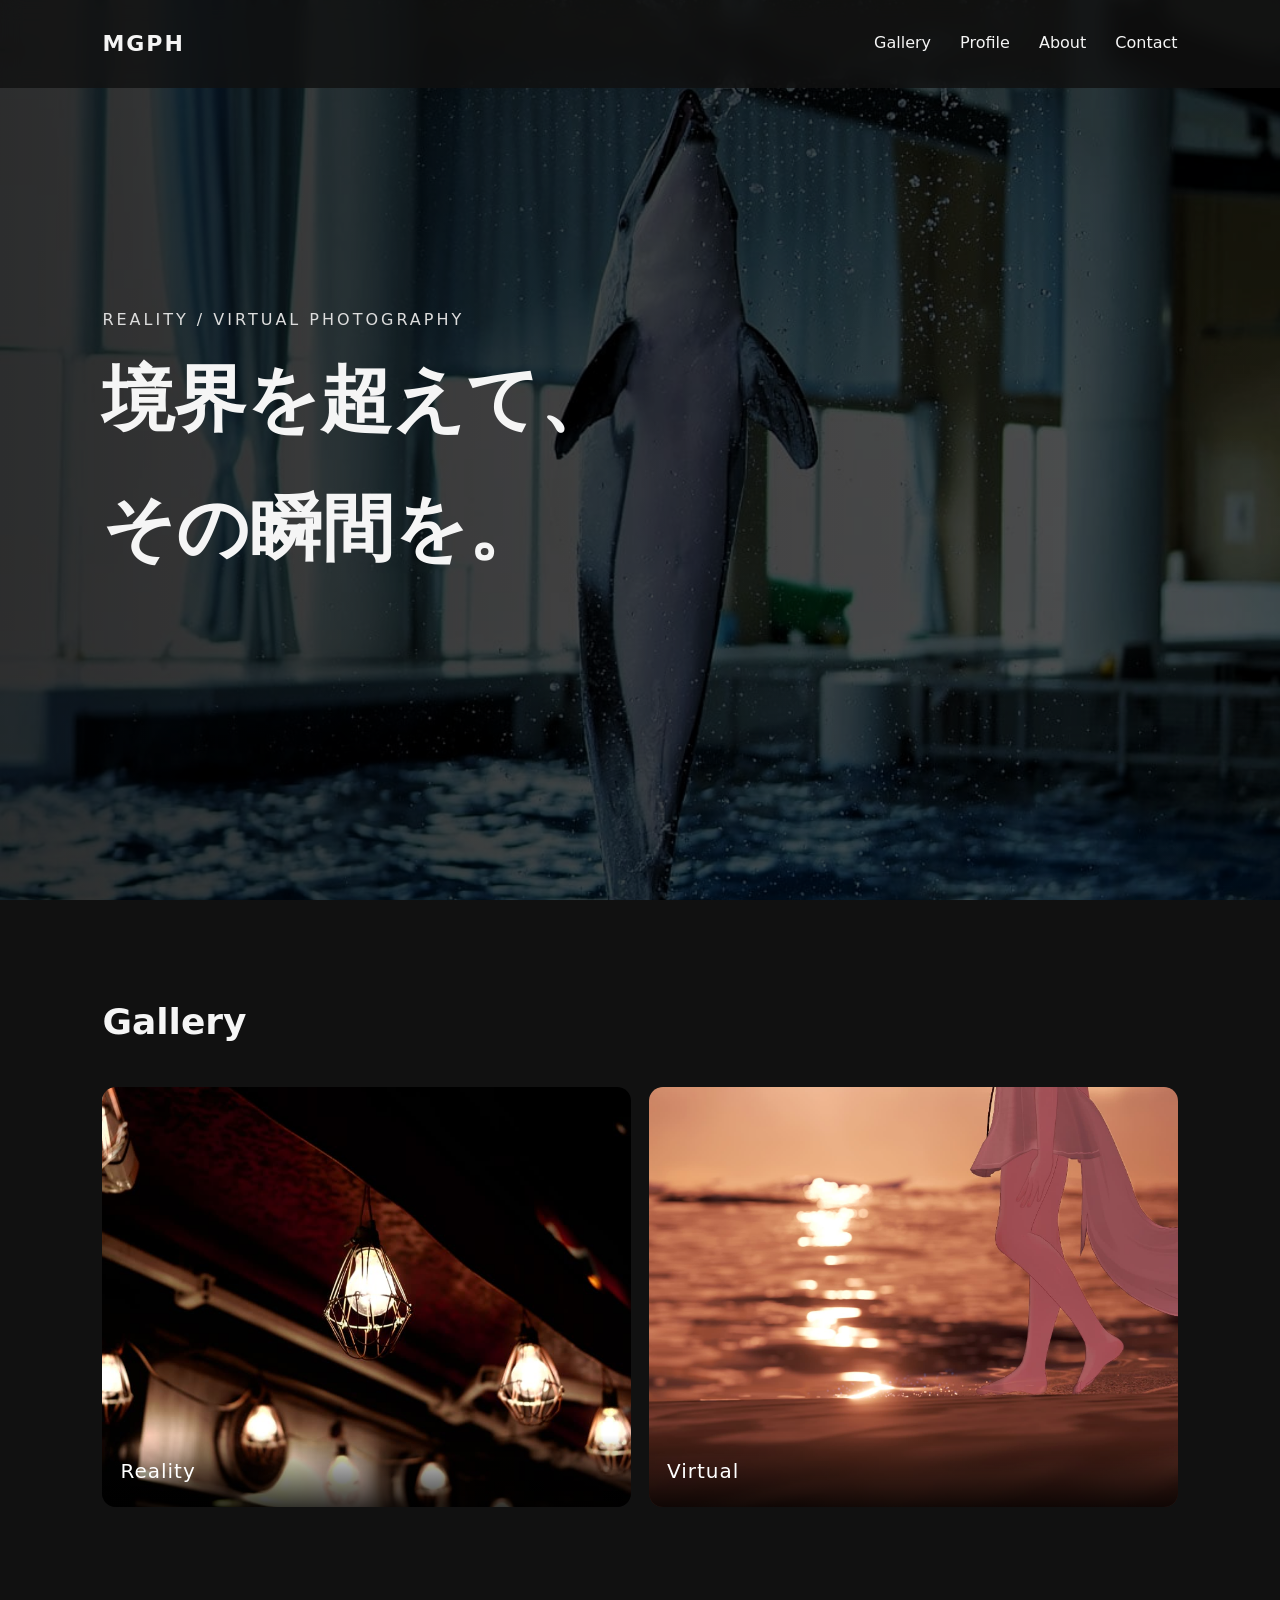
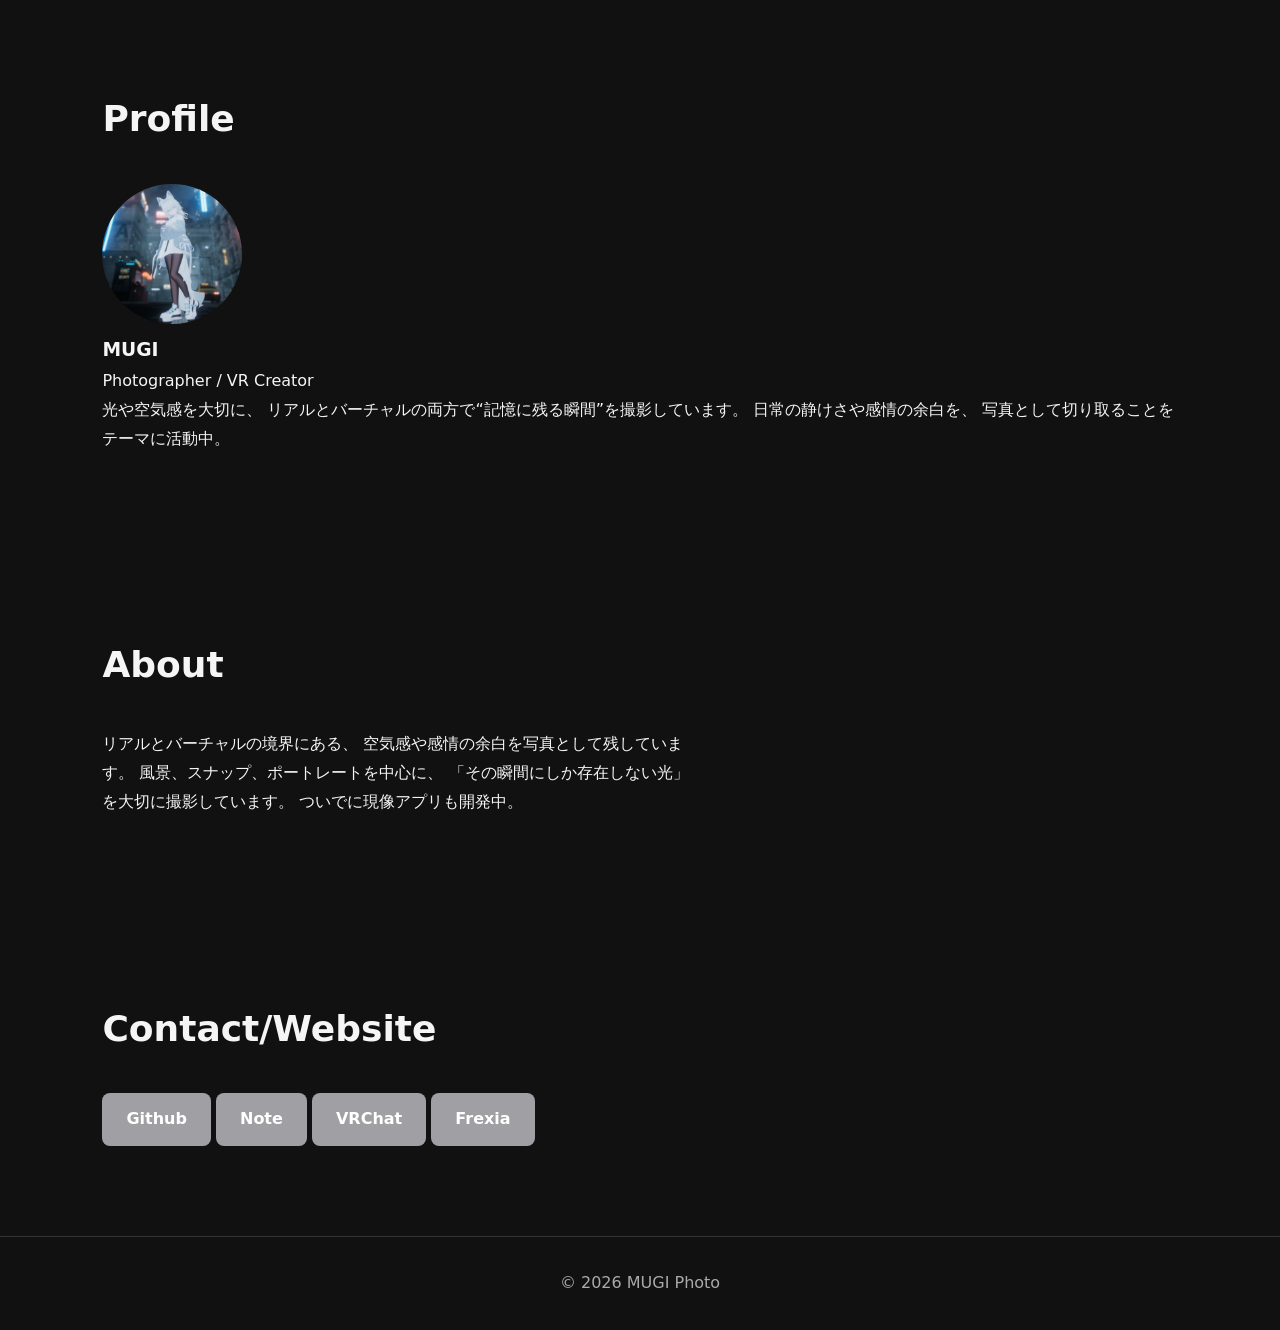
==== commit 095c1eb6: "update" ====
--- a/index.html
+++ b/index.html
@@ -36,7 +36,7 @@
   <div class="gallery">
 
    <a href="Reality/index.html" class="photo">
-      <img src="images/dolphin.JPG" alt="Reality">
+      <img src="images/den.JPG" alt="Reality">
       <p>Reality</p>
     </a>
 
